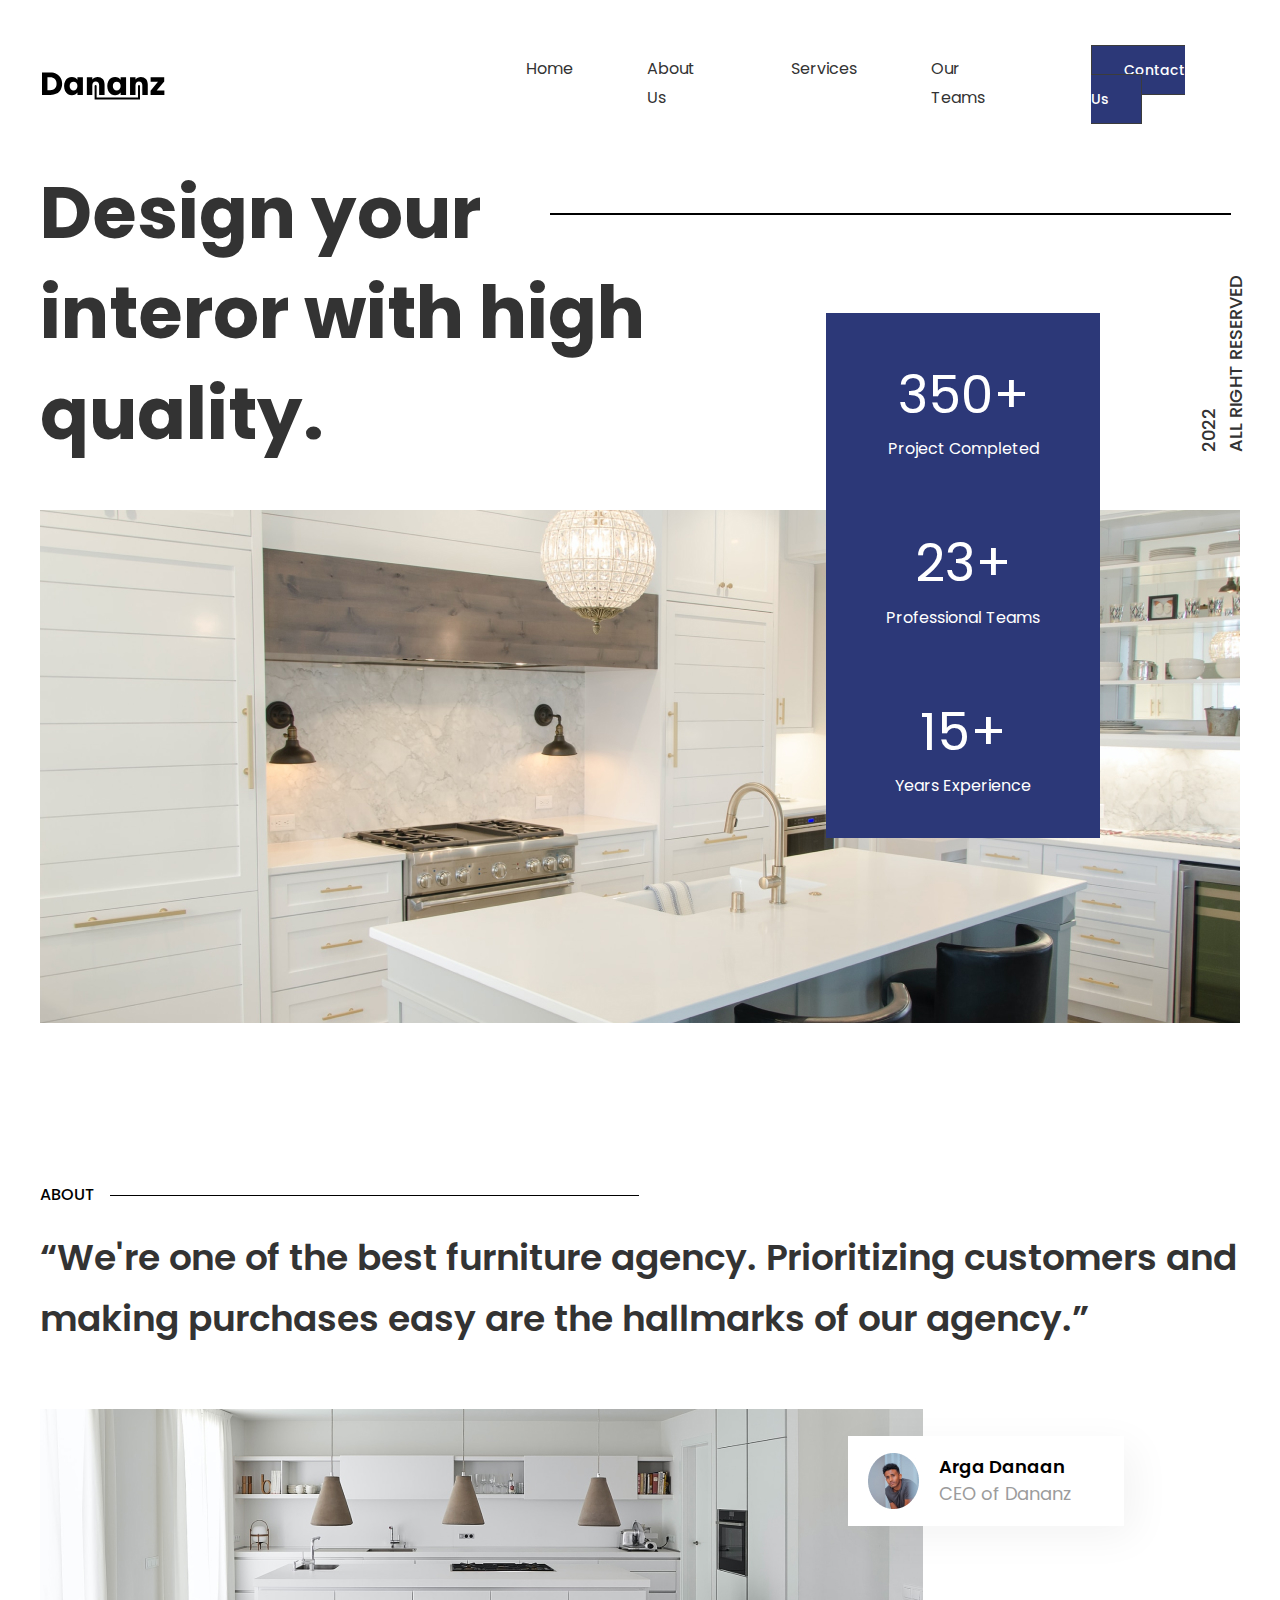
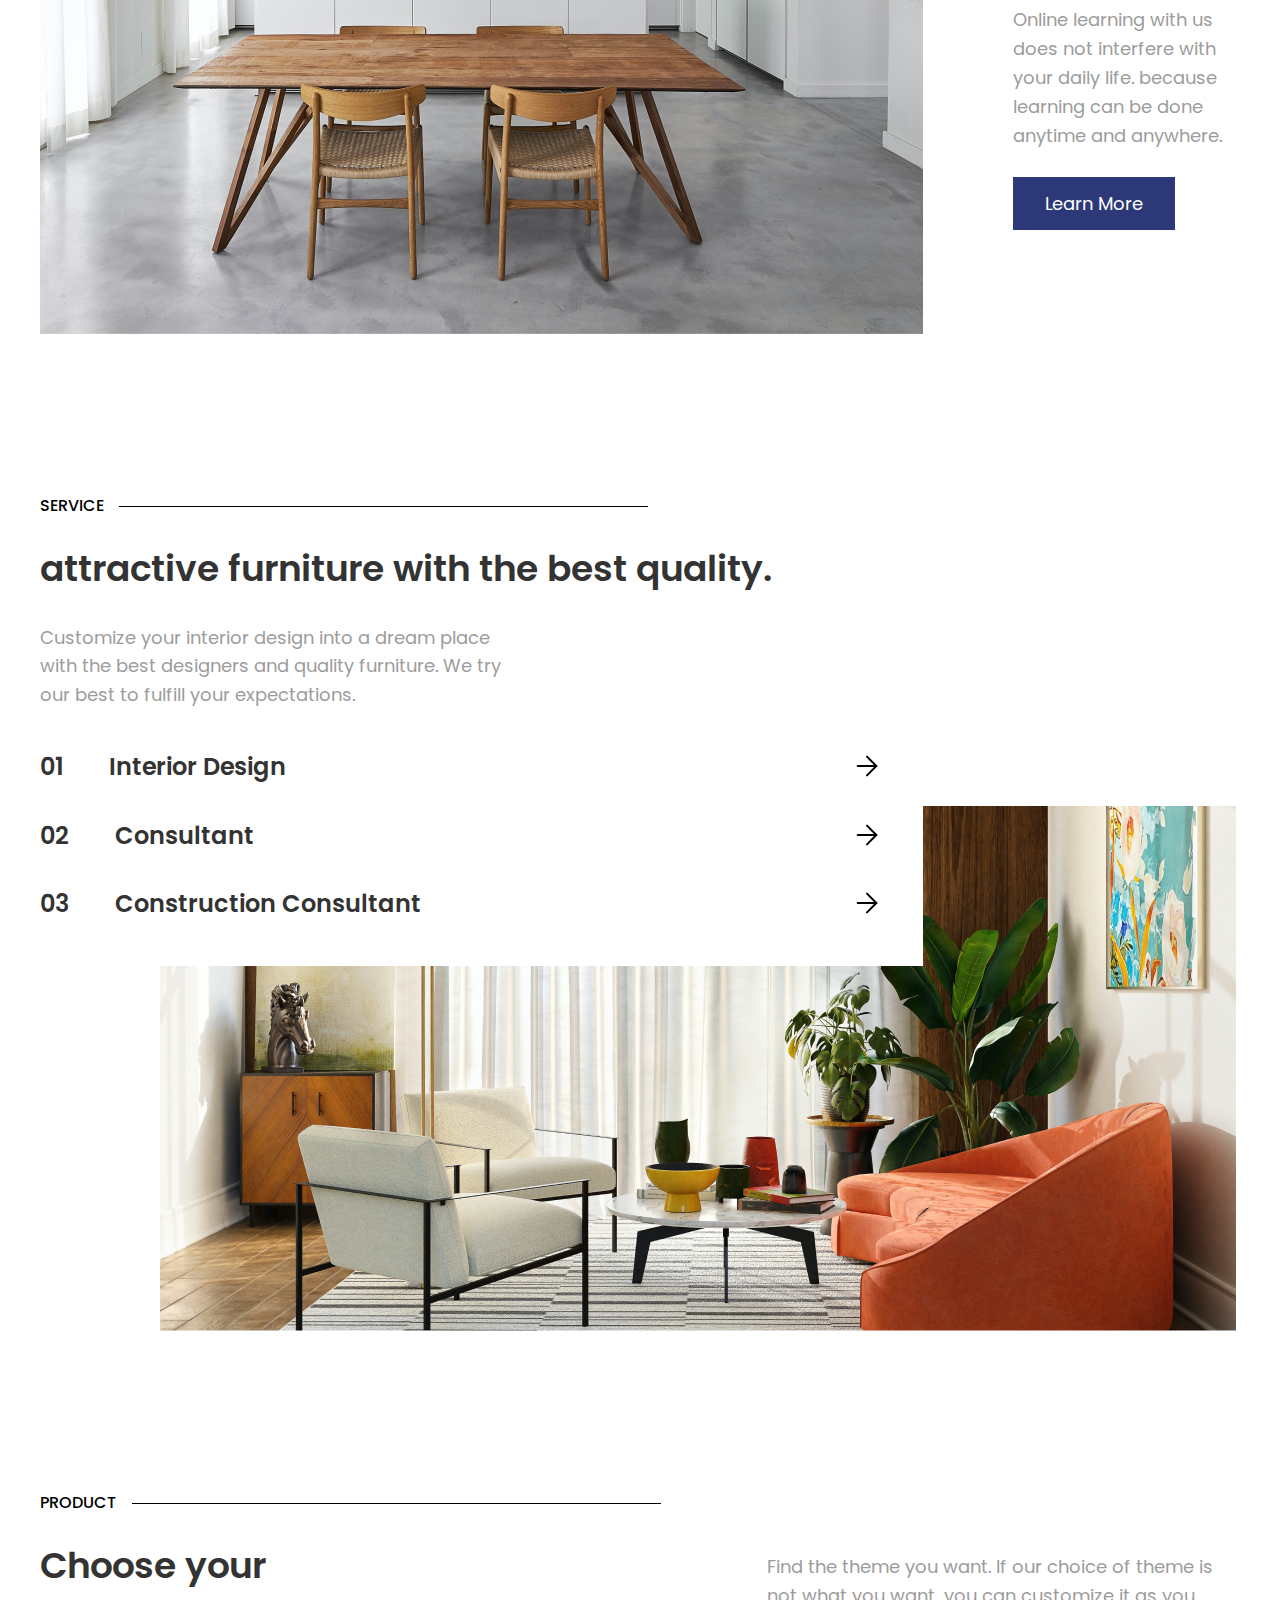
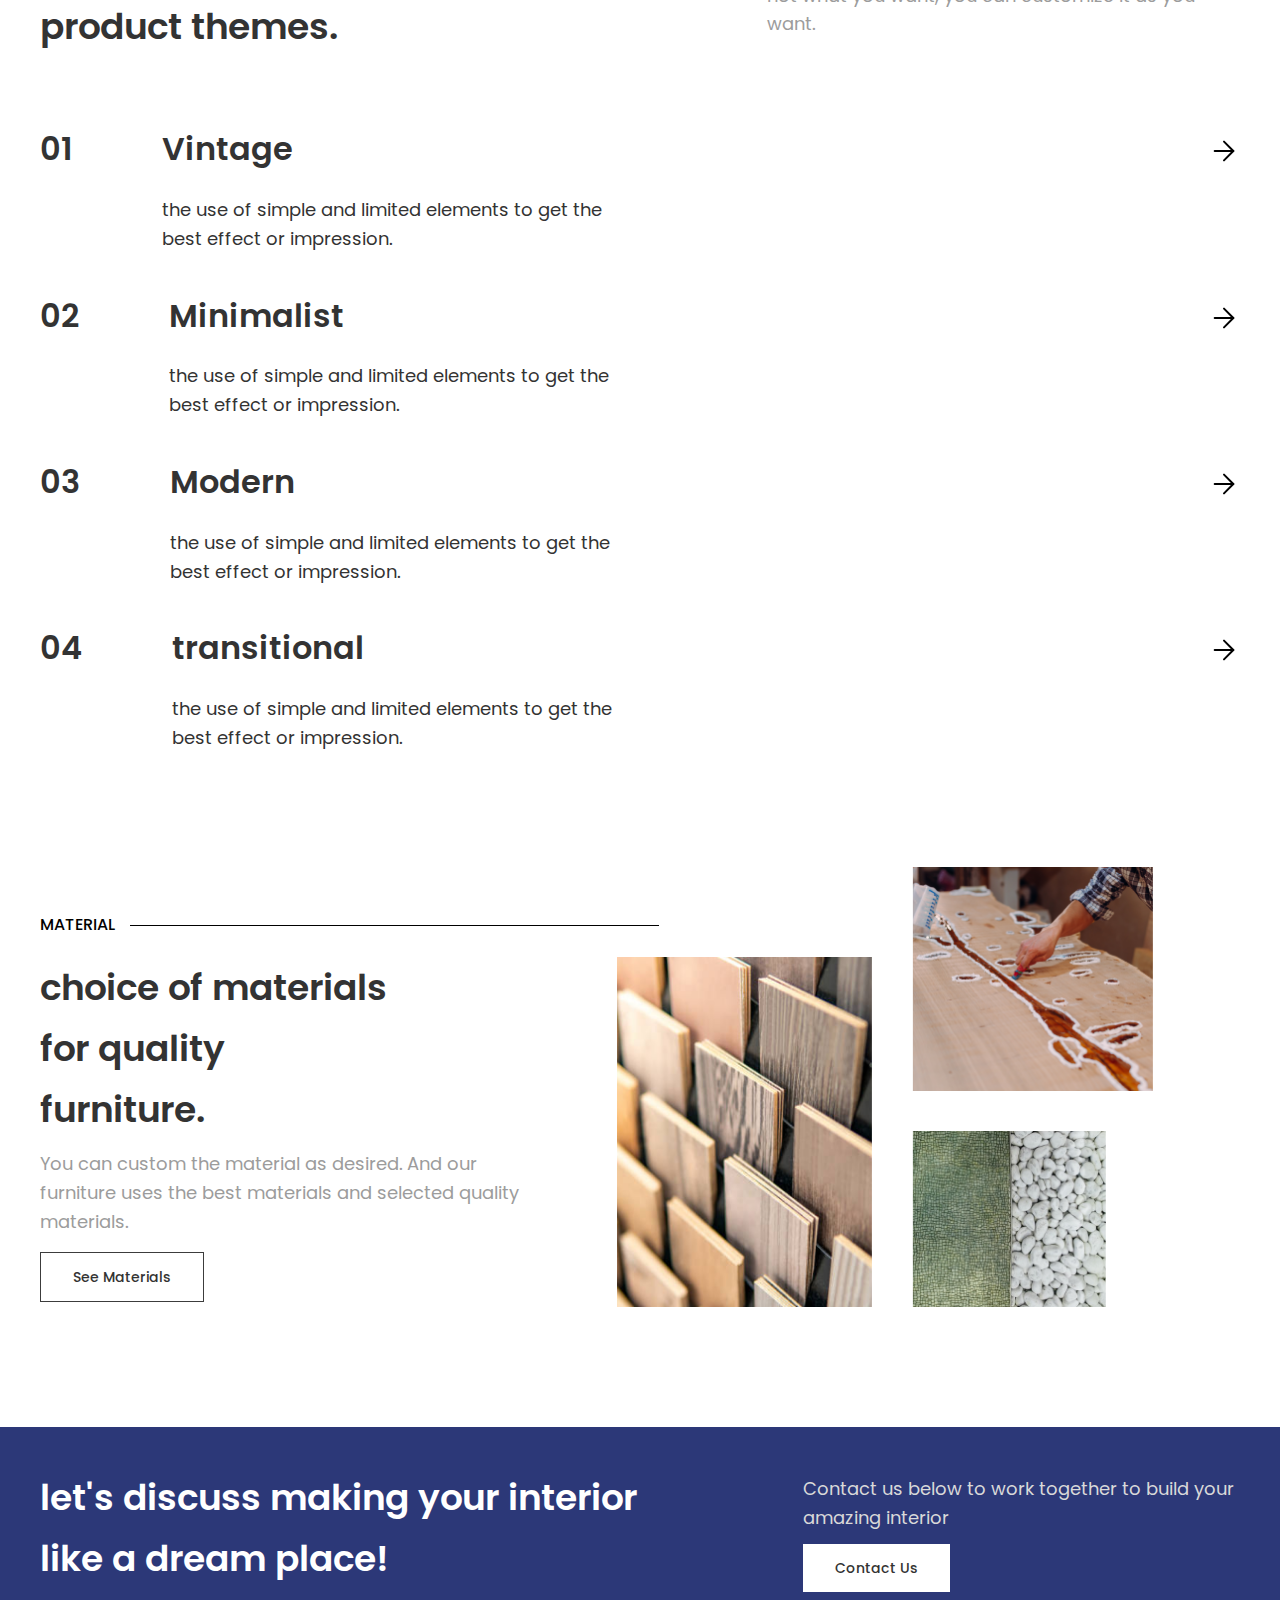
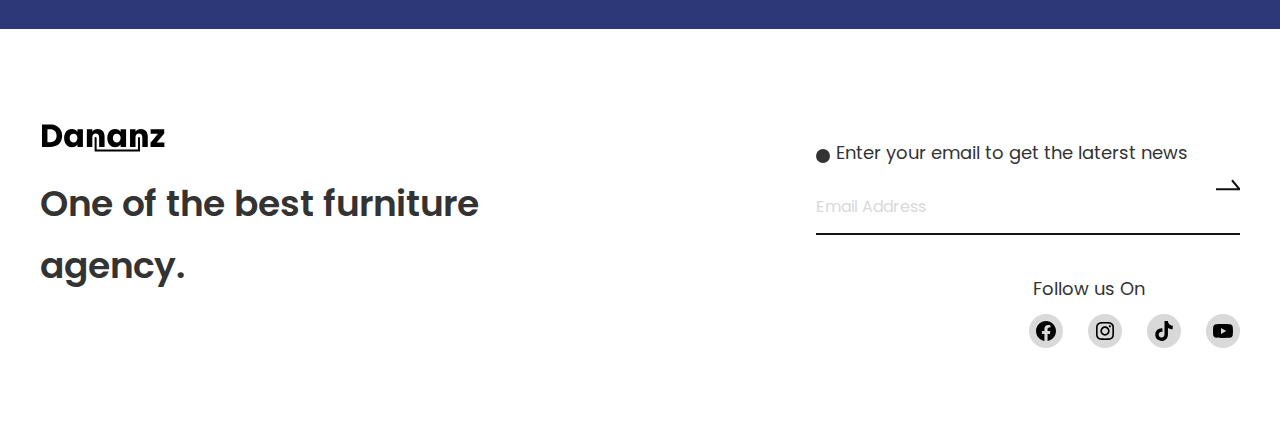
==== index.html @ a33a720f "Add files via upload" ====
<!DOCTYPE html>
<html lang="en">
<head>
  <meta charset="UTF-8">
  <meta http-equiv="X-UA-Compatible" content="IE=edge">
  <meta name="viewport" content="width=device-width, initial-scale=1.0">
  <title>Design</title>
  <link rel="preconnect" href="https://fonts.googleapis.com">
<link rel="preconnect" href="https://fonts.gstatic.com" crossorigin>
<link href="https://fonts.googleapis.com/css2?family=Poppins:wght@400;500;600;700&display=swap" rel="stylesheet">
<link rel="stylesheet" href="./css/reset.css">
<link rel="stylesheet" href="./css/style.css">

</head>
<body>
  <div class="wrapper">
    <header class="header">
      <div class="container">
        <div class="header_nav">
          <div class="header__logo">
            <a href="#" class="header__logo-images">
              <img src="./images/logo.svg" alt="logo" class="header__logo-img">
            </a>
          </div>
          <ul class="header__list">
            <li class="header__list-item">
              <a href="#" class="header__list-link">Home</a>
            </li>
            <li class="header__list-item">
              <a href="About Us.html" class="header__list-link">About Us</a>
            </li>
            <li class="header__list-item">
              <a href="Services.html" class="header__list-link">Services</a>
            </li>
            <li class="header__list-item">
              <a href="Our Teams.html" class="header__list-link">Our Teams</a>
            </li>
          </ul>
          <div class="header__btn">
            <a href="Contact Us.html" class="header__btn-link">Contact Us</a>
          </div>
        </div>
      </div>
    </header>
    <main class="main">
      <section class="design">
        <div class="container">
          <div class="design__wrapper">
            <h1 class="design__title">Design your interor with high quality.</h1>
            <div class="design__block">
              <div class="design__block-number">350+</div>
              <p class="design__block-text">Project Completed</p>
              <div class="design__block-number">23+</div>
              <p class="design__block-text">Professional Teams</p>
              <div class="design__block-number">15+</div>
              <p class="design__block-text">Years Experience</p>
            </div>
            <div class="design__text">2022 <br>
              ALL RIGHT RESERVED</div>
          </div>
          <img src="./images/bg__main.jpg" alt="interior" class="design__img">
        </div>
      </section>
      <section class="about">
        <div class="container">
          <h3 class="about__subtitle">ABOUT</h3>
          <h2 class="about__title">“We're one of the best furniture agency. Prioritizing customers and making purchases easy are the hallmarks of our agency.”</h2>
          <div class="about__wrapper">
            <img src="./images/about.jpg" alt="kitchen" class="about__img">
            <div class="about__info">
              <div class="about__info-block">
                <img src="./images/avatar.jpg" alt="avatar" class="about__info-block-img">
                <div class="about__info-block-wrapper">
                  <h4 class="about__info-block-name">Arga Danaan</h4>
                  <p class="about__info-block-job">CEO of Dananz</p>
                </div>
              </div>
              <p class="about__info-text">Online learning with us does not interfere with your daily life. because learning can be done anytime and anywhere.</p>
              <div class="about__info-btn">
                <a href="Portfolio.html" class="about__info-link">Learn More</a>
              </div>
            </div>
          </div>
        </div>
      </section>
      <section class="service">
        <div class="container">
          <div class="service__wrapper">
            <h3 class="service__subtitle">SERVICE</h3>
            <h2 class="service__title">attractive furniture with the best quality.</h2>
            <p class="service__text">Customize your interior design into a dream place with the best designers and quality furniture. We try our best to fulfill your expectations.</p>
            <ul class="service__list">
              <li class="service__list-item">
                <span class="service__list-number">01</span>
                <a href="Portfolio.html" class="service__list-link">Interior Design</a>
              </li>
              <li class="service__list-item">
                <span class="service__list-number">02</span>
                <a href="Contact Us.html" class="service__list-link">Consultant</a>
              </li>
              <li class="service__list-item">
                <span class="service__list-number">03</span>
                <a href="Contact Us.html" class="service__list-link">Construction Consultant</a>
              </li>
            </ul>
          </div>
          <img src="./images/bg-service.png" alt="room" class="service__img">
        </div>
      </section>
      <section class="product">
        <div class="container">
          <h3 class="product__subtitle">PRODUCT</h3>
          <div class="product__inner">
            <h2 class="product__title">Choose your product themes.</h2>
            <p class="product__text">Find the theme you want. If our choice of theme is not what you want, you can customize it as you want.</p>
          </div>
          <ul class="product__list">
            <li class="product__list-item">
              <div class="product__list-item-number">01</div>
              <div class="product__list-info">
                <h3 class="product__list-info-title">Vintage</h3>
                <p class="product__list-info-text">the use of simple and limited elements to get the best effect or impression.</p>
              </div>
            </li>
            <li class="product__list-item">
              <div class="product__list-item-number">02</div>
              <div class="product__list-info">
                <h3 class="product__list-info-title">Minimalist</h3>
                <p class="product__list-info-text">the use of simple and limited elements to get the best effect or impression.</p>
              </div>
            </li>
            <li class="product__list-item">
              <div class="product__list-item-number">03</div>
              <div class="product__list-info">
                <h3 class="product__list-info-title">Modern</h3>
                <p class="product__list-info-text">the use of simple and limited elements to get the best effect or impression.</p>
              </div>
            </li>
            <li class="product__list-item">
              <div class="product__list-item-number">04</div>
              <div class="product__list-info">
                <h3 class="product__list-info-title">transitional</h3>
                <p class="product__list-info-text">the use of simple and limited elements to get the best effect or impression.</p>
              </div>
            </li>
          </ul>
        </div>
      </section>
      <section class="material">
        <div class="container">
          <h3 class="material__subtitle">MATERIAL</h3>
          <div class="material__inner">
            <div class="material__info">
              <h2 class="material__info-title">choice of materials for quality furniture.</h2>
              <p class="material__info-text">You can custom the material as desired. And our furniture uses the best materials and selected quality materials.</p>
              <div class="material__info-btn">
                <a href="Portfolio.html" class="material__info-link">See Materials</a>
              </div>
            </div>
            <div class="material__image">
              <img src="./images/material-1.png" alt="material" class="material__image-img">
            </div>
            <div class="material__images">
              <img src="./images/material-2.png" alt="material" class="material__images-item-1">
              <img src="./images/material-3.png" alt="material" class="material__images-item-2">
            </div>
          </div>
        </div>
      </section>
    </main>
    <footer class="footer">
      <div class="footer__top">
        <div class="container">
          <div class="footer__top-wrapper">
            <div class="footer__top-title">let's discuss making your interior like a dream place!</div>
            <div class="footer__top-block">
              <p class="footer__top-block-text">Contact us below to work together to build your amazing interior</p>
              <div class="footer__top-block-btn">
                <a href="Contact Us.html" class="footer__top-block-link">Contact Us</a>
              </div>
            </div>
          </div>
        </div>
      </div>
      <div class="footer__bottom">
        <div class="container">
          <div class="footer__bottom-wrapper">
            <div class="footer__bottom-block">
              <a href="#" class="footer__bottom-block-link">
              <img src="./images/logo.svg" alt="logo" class="footer__bottom-block-img">
              </a>
              <div class="footer__bottom-block-title">One of the best furniture agency.</div>
            </div>
            <div class="footer__bottom-inner">
              <form action="" class="footer__bottom-form">
                <label for="" class="footer__bottom-form-label">Enter  your email to get the laterst news
                <input type="email" class="footer__bottom-form-email" placeholder="Email Address" required>

                </label>
                <button type="submit" class="footer__bottom-btn"></button>
              </form>
              <div class="footer__bottom-row"></div>
              <div class="footer__bottom-title">Follow us On</div>
              <ul class="footer__bottom-list">
                <li class="footer__bottom-item">
                  <a href="https://www.facebook.com" class="footer__bottom-link">
                    <img src="./images/fb.svg" alt="facebook" class="footer__bottom-img">
                  </a>
                </li>
                <li class="footer__bottom-item">
                  <a href="https://www.instagram.com" class="footer__bottom-link">
                    <img src="./images/inst.svg" alt="instagram" class="footer__bottom-img">
                  </a>
                </li>
                <li class="footer__bottom-item">
                  <a href="https://www.tiktok.com" class="footer__bottom-link">
                    <img src="./images/tiktok.svg" alt="tiktok" class="footer__bottom-img">
                  </a>
                </li>
                <li class="footer__bottom-item">
                  <a href="https://www.youtube.com" class="footer__bottom-link">
                    <img src="./images/youtube.svg" alt="youtube" class="footer__bottom-img">
                  </a>
                </li>
              </ul>
            </div>
          </div>
        </div>
      </div>
    </footer>
  </div>
</body>
</html>
---- css/style.css ----
html,
body {
  height: 100%;
  font-family: "Poppins", sans-serif;
  font-weight: 400;
  font-size: 18px;
  line-height: 160%;
  color: #333333;
  scroll-behavior: smooth;
}

.wrapper {
  min-height: 100%;
  display: -webkit-box;
  display: -ms-flexbox;
  display: flex;
  -webkit-box-orient: vertical;
  -webkit-box-direction: normal;
      -ms-flex-direction: column;
          flex-direction: column;
}

.main {
  -webkit-box-flex: 1;
      -ms-flex: 1 1 auto;
          flex: 1 1 auto;
  min-height: 300px;
}

.container {
  max-width: 1230px;
  margin: 0 auto;
  padding: 0 15px;
}

.header {
  padding-top: 55px;
  padding-bottom: 50px;
}
.header_nav {
  display: -webkit-box;
  display: -ms-flexbox;
  display: flex;
  -webkit-box-pack: justify;
      -ms-flex-pack: justify;
          justify-content: space-between;
  -webkit-box-align: center;
      -ms-flex-align: center;
          align-items: center;
}
.header__logo {
  margin-right: 360px;
}
.header__logo-img img {
  width: 100%;
}
.header ul {
  display: -webkit-box;
  display: -ms-flexbox;
  display: flex;
}
.header li {
  margin-right: 74px;
  font-size: 16px;
}
.header__list-link {
  -webkit-transition: all 0.3s;
  -o-transition: all 0.3s;
  transition: all 0.3s;
}
.header__list-link:hover {
  border-bottom: 1px solid #000;
}
.header__btn-link {
  font-weight: 500;
  font-size: 14px;
  line-height: 150%;
  background: #2C3878;
  border: 1px solid #3C3C3C;
  padding: 14px 32px;
  color: #fff;
  -webkit-transition: all 0.3s;
  -o-transition: all 0.3s;
  transition: all 0.3s;
}
.header__btn-link:hover {
  border-radius: 8px;
  padding: 10px 26px;
}

.footer__top {
  background: #2C3878;
}
.footer__top-wrapper {
  display: -webkit-box;
  display: -ms-flexbox;
  display: flex;
  -webkit-box-pack: justify;
      -ms-flex-pack: justify;
          justify-content: space-between;
  -webkit-box-align: center;
      -ms-flex-align: center;
          align-items: center;
  padding: 40px 0;
}
.footer__top-title {
  color: #fff;
  font-weight: 600;
  font-size: 36px;
  line-height: 170%;
  max-width: 613px;
  margin-right: 150px;
}
.footer__top-block-text {
  color: #D9D9D9;
  margin-bottom: 20px;
}
.footer__top-block-link {
  color: #333333;
  font-weight: 500;
  font-size: 14px;
  line-height: 150%;
  padding: 14px 32px;
  background-color: #fff;
  -webkit-transition: all 0.5s;
  -o-transition: all 0.5s;
  transition: all 0.5s;
}
.footer__top-block-link:hover {
  padding: 20px 42px;
  border-radius: 8px;
}

.footer__bottom {
  padding: 80px 0;
}
.footer__bottom-wrapper {
  display: -webkit-box;
  display: -ms-flexbox;
  display: flex;
  -webkit-box-pack: justify;
      -ms-flex-pack: justify;
          justify-content: space-between;
}
.footer__bottom-block-img {
  margin-bottom: 10px;
}
.footer__bottom-block-title {
  color: #333333;
  font-weight: 600;
  font-size: 36px;
  line-height: 170%;
  max-width: 481px;
}
.footer__bottom-form-label {
  position: relative;
  padding-left: 20px;
  color: #333333;
}
.footer__bottom-form-label::before {
  position: absolute;
  top: 10%;
  bottom: 0;
  left: 0px;
  content: "";
  width: 14px;
  height: 14px;
  background: #333333;
  border-radius: 50%;
  margin-right: 20px;
}
.footer__bottom-form {
  margin-top: 30px;
  display: -webkit-box;
  display: -ms-flexbox;
  display: flex;
  -webkit-box-align: center;
      -ms-flex-align: center;
          align-items: center;
}
.footer__bottom-form-email {
  margin-left: -20px;
  margin-top: 30px;
  display: block;
  padding-bottom: 15px;
  max-width: 440px;
  width: 100%;
}
.footer__bottom-form-email::-webkit-input-placeholder {
  color: #D9D9D9;
  font-weight: 400;
  font-size: 16px;
  line-height: 160%;
}
.footer__bottom-form-email::-moz-placeholder {
  color: #D9D9D9;
  font-weight: 400;
  font-size: 16px;
  line-height: 160%;
}
.footer__bottom-form-email:-ms-input-placeholder {
  color: #D9D9D9;
  font-weight: 400;
  font-size: 16px;
  line-height: 160%;
}
.footer__bottom-form-email::-ms-input-placeholder {
  color: #D9D9D9;
  font-weight: 400;
  font-size: 16px;
  line-height: 160%;
}
.footer__bottom-form-email::placeholder {
  color: #D9D9D9;
  font-weight: 400;
  font-size: 16px;
  line-height: 160%;
}
.footer__bottom-btn {
  margin-left: 28px;
  background: url(../images/arrow-right.svg) no-repeat;
  width: 24px;
  height: 15px;
}
.footer__bottom-row {
  border: 1px solid #141414;
  margin-bottom: 40px;
}
.footer__bottom-title {
  margin-bottom: 10px;
  text-align: end;
  margin-right: 95px;
}
.footer__bottom ul {
  display: -webkit-box;
  display: -ms-flexbox;
  display: flex;
  -webkit-box-pack: end;
      -ms-flex-pack: end;
          justify-content: flex-end;
  -webkit-box-align: center;
      -ms-flex-align: center;
          align-items: center;
}
.footer__bottom li {
  margin-right: 25px;
}
.footer__bottom li:last-child {
  margin-right: 0;
}
.footer__bottom li img {
  background: #D9D9D9;
  border: 5px solid #D9D9D9;
  border-radius: 50%;
  -webkit-transition: all 0.2s;
  -o-transition: all 0.2s;
  transition: all 0.2s;
}
.footer__bottom li img:hover {
  border: 10px solid #D9D9D9;
}

.design {
  margin-bottom: 160px;
}
.design__wrapper {
  display: -webkit-box;
  display: -ms-flexbox;
  display: flex;
  -webkit-box-pack: justify;
      -ms-flex-pack: justify;
          justify-content: space-between;
  position: relative;
}
.design__title {
  position: relative;
  font-weight: 700;
  font-size: 72px;
  line-height: 140%;
  max-width: 681px;
  margin-bottom: 45px;
  margin-right: 10px;
}
.design__title::after {
  position: absolute;
  top: 50px;
  left: 500px;
  content: "";
  height: 2px;
  width: 100%;
  max-width: 683px;
  background-color: #000;
  margin-left: 10px;
}
.design__block {
  position: absolute;
  top: 150px;
  right: 140px;
  padding: 40px 60px;
  background: #2C3878;
  display: -webkit-box;
  display: -ms-flexbox;
  display: flex;
  -webkit-box-orient: vertical;
  -webkit-box-direction: normal;
      -ms-flex-direction: column;
          flex-direction: column;
  -webkit-box-align: center;
      -ms-flex-align: center;
          align-items: center;
  z-index: 2;
  padding-bottom: -116px;
  max-height: 525px;
}
.design__block-number {
  font-size: 52px;
  color: #fff;
  line-height: 160%;
}
.design__block-text {
  font-size: 16px;
  line-height: 160%;
  color: #fff;
  margin-bottom: 60px;
}
.design__block-text:last-child {
  margin-bottom: 0;
}
.design__img img {
  max-height: 513px;
  width: 100%;
}
.design__text {
  position: absolute;
  bottom: 120px;
  right: -70px;
  font-weight: 500;
  font-size: 18px;
  line-height: 150%;
  -webkit-transform: rotate(-90deg);
      -ms-transform: rotate(-90deg);
          transform: rotate(-90deg);
}

.about {
  margin-bottom: 160px;
}
.about__subtitle {
  position: relative;
  color: #000000;
  font-weight: 500;
  font-size: 16px;
  line-height: 150%;
  margin-bottom: 20px;
  margin-right: 15px;
}
.about__subtitle::after {
  position: absolute;
  top: 50%;
  content: "";
  max-width: 529px;
  width: 100%;
  height: 1px;
  background-color: #000;
  margin-left: 15px;
}
.about__title {
  font-weight: 600;
  font-size: 36px;
  line-height: 170%;
  margin-bottom: 60px;
}
.about__wrapper {
  display: -webkit-box;
  display: -ms-flexbox;
  display: flex;
}
.about__img {
  max-width: 883px;
  width: 100%;
  height: 100%;
}
.about__info {
  margin-left: 90px;
}
.about__info-block {
  margin-top: 27px;
  background-color: #fff;
  z-index: 6;
  margin-left: -165px;
  display: -webkit-box;
  display: -ms-flexbox;
  display: flex;
  -webkit-box-align: center;
      -ms-flex-align: center;
          align-items: center;
  padding: 17px 20px;
  -webkit-box-shadow: 10px 10px 40px rgba(0, 0, 0, 0.05);
          box-shadow: 10px 10px 40px rgba(0, 0, 0, 0.05);
  margin-bottom: 80px;
  max-width: 276px;
  margin-right: 20px;
}
.about__info-block-img {
  margin-right: 20px;
}
.about__info-block-img img {
  width: 100%;
}
.about__info-block-name {
  font-weight: 600;
  font-size: 18px;
  line-height: 140%;
  color: #000000;
}
.about__info-block-job {
  color: #9C9C9C;
}
.about__info-text {
  color: #9C9C9C;
  margin-bottom: 40px;
  max-width: 223px;
}
.about__info-link {
  color: #FFFFFF;
  background: #2C3878;
  padding: 14px 32px;
  -webkit-transition: all 0.3s;
  -o-transition: all 0.3s;
  transition: all 0.3s;
}
.about__info-link:hover {
  padding: 20px 42px;
  border-radius: 8px;
}

.service {
  margin-bottom: 160px;
}
.service__wrapper {
  position: relative;
  max-width: 883px;
  background-color: #fff;
  z-index: 3;
  padding-bottom: 10px;
}
.service__subtitle {
  position: relative;
  color: #000000;
  font-weight: 500;
  font-size: 16px;
  line-height: 150%;
  margin-bottom: 20px;
  margin-right: 15px;
}
.service__subtitle::after {
  position: absolute;
  top: 50%;
  content: "";
  max-width: 529px;
  width: 100%;
  height: 1px;
  background-color: #000;
  margin-left: 15px;
}
.service__title {
  font-weight: 600;
  font-size: 36px;
  line-height: 170%;
  margin-bottom: 24px;
}
.service__text {
  color: #9C9C9C;
  margin-bottom: 40px;
  max-width: 471px;
}
.service li {
  cursor: pointer;
  position: relative;
  font-weight: 600;
  font-size: 24px;
  line-height: 140%;
  margin-bottom: 35px;
  -webkit-transition: all 0.5s;
  -o-transition: all 0.5s;
  transition: all 0.5s;
}
.service li:hover {
  background-color: rgb(219, 203, 126);
  border-radius: 8px;
  padding: 20px;
}
.service li:hover::after {
  -webkit-transform: scale(1.2);
      -ms-transform: scale(1.2);
          transform: scale(1.2);
  top: 20px;
}
.service li::after {
  position: absolute;
  top: 0;
  right: 40px;
  content: "";
  background: url(../images/arrow.svg) no-repeat;
  width: 32px;
  height: 32px;
  cursor: pointer;
}
.service span {
  margin-right: 40px;
}
.service img {
  margin-top: -160px;
  width: 1076px;
  margin-left: 120px;
}

.product {
  margin-bottom: 160px;
}
.product__subtitle {
  position: relative;
  color: #000000;
  font-weight: 500;
  font-size: 16px;
  line-height: 150%;
  margin-bottom: 20px;
  margin-right: 15px;
}
.product__subtitle::after {
  position: absolute;
  top: 50%;
  content: "";
  max-width: 529px;
  width: 100%;
  height: 1px;
  background-color: #000;
  margin-left: 15px;
}
.product__inner {
  display: -webkit-box;
  display: -ms-flexbox;
  display: flex;
  -webkit-box-pack: justify;
      -ms-flex-pack: justify;
          justify-content: space-between;
  -webkit-box-align: center;
      -ms-flex-align: center;
          align-items: center;
  margin-bottom: 70px;
}
.product__title {
  font-weight: 600;
  font-size: 36px;
  line-height: 170%;
  max-width: 337px;
}
.product__text {
  color: #9C9C9C;
  max-width: 473px;
}
.product li {
  cursor: pointer;
  position: relative;
  display: -webkit-box;
  display: -ms-flexbox;
  display: flex;
  font-weight: 600;
  font-size: 32px;
  line-height: 140%;
  margin-bottom: 40px;
  -webkit-transition: all 0.5s;
  -o-transition: all 0.5s;
  transition: all 0.5s;
}
.product li:hover {
  background-color: rgb(219, 203, 126);
  border-radius: 8px;
  padding: 10px;
}
.product li:hover::after {
  -webkit-transform: scale(1.2);
      -ms-transform: scale(1.2);
          transform: scale(1.2);
  top: 20px;
}
.product li::after {
  position: absolute;
  top: 8px;
  right: 0;
  content: "";
  background: url(../images/arrow.svg) no-repeat;
  width: 32px;
  height: 32px;
  cursor: pointer;
}
.product li p {
  margin-top: 24px;
  font-weight: 400;
  font-size: 18px;
  line-height: 160%;
  max-width: 469px;
}
.product__list-info {
  margin-left: 90px;
}

.material {
  margin-bottom: 120px;
}
.material__subtitle {
  position: relative;
  color: #000000;
  font-weight: 500;
  font-size: 16px;
  line-height: 150%;
  margin-bottom: 20px;
  margin-right: 15px;
}
.material__subtitle::after {
  position: absolute;
  top: 50%;
  content: "";
  max-width: 529px;
  width: 100%;
  height: 1px;
  background-color: #000;
  margin-left: 15px;
}
.material__inner {
  display: -webkit-box;
  display: -ms-flexbox;
  display: flex;
}
.material__info {
  max-width: 497px;
}
.material__info-title {
  font-weight: 600;
  font-size: 36px;
  line-height: 170%;
  margin-bottom: 10px;
  max-width: 348px;
}
.material__info-text {
  color: #9C9C9C;
  margin-bottom: 25px;
}
.material__info-link {
  font-weight: 500;
  font-size: 14px;
  line-height: 150%;
  padding: 14px 32px;
  border: 1px solid #3C3C3C;
  -webkit-transition: all 0.5s;
  -o-transition: all 0.5s;
  transition: all 0.5s;
}
.material__info-link:hover {
  background-color: #000;
  color: #fff;
}
.material__image {
  margin-left: 80px;
  margin-right: 40px;
  max-width: 341.84px;
  max-height: 392px;
}
.material__image img {
  width: 100%;
  height: 100%;
  -webkit-transition: all 0.3s;
  -o-transition: all 0.3s;
  transition: all 0.3s;
}
.material__image img:hover {
  -webkit-transform: scale(1.2);
      -ms-transform: scale(1.2);
          transform: scale(1.2);
}
.material__images {
  margin-top: -90px;
}
.material__images img {
  width: 100%;
  -webkit-transition: all 0.3s;
  -o-transition: all 0.3s;
  transition: all 0.3s;
}
.material__images img:hover {
  -webkit-transform: scale(1.2);
      -ms-transform: scale(1.2);
          transform: scale(1.2);
}
.material__images-item-1 {
  margin-bottom: 40px;
  max-width: 241px;
  max-height: 225px;
}
.material__images-item-2 {
  max-width: 194px;
  max-height: 178px;
}

.about-about {
  margin-bottom: 100px;
}
.about-about h1 {
  font-weight: 700;
  font-size: 56px;
  line-height: 140%;
  color: #000000;
  text-align: center;
  margin-bottom: 36px;
}
.about-about-text {
  text-align: center;
  max-width: 582px;
  margin: 0 auto;
  margin-bottom: 85px;
}
.about-about img {
  width: 100%;
  -o-object-fit: cover;
     object-fit: cover;
}

.achievement__subtitle {
  position: relative;
  color: #000000;
  font-weight: 500;
  font-size: 16px;
  line-height: 150%;
  margin-bottom: 20px;
  margin-right: 15px;
}
.achievement__subtitle::after {
  position: absolute;
  top: 50%;
  content: "";
  max-width: 529px;
  width: 100%;
  height: 1px;
  background-color: #000;
  margin-left: 15px;
}
.achievement__title {
  font-weight: 600;
  font-size: 36px;
  line-height: 170%;
  margin-bottom: 55px;
}
.achievement__wrapper {
  display: -webkit-box;
  display: -ms-flexbox;
  display: flex;
  -webkit-box-pack: justify;
      -ms-flex-pack: justify;
          justify-content: space-between;
  -webkit-box-align: center;
      -ms-flex-align: center;
          align-items: center;
}
.achievement-img {
  width: 100%;
  margin-right: 60px;
}
.achievement__block {
  padding: 5px 60px;
  background: #2C3878;
  text-align: center;
}
.achievement__block-number {
  margin-top: 10px;
  margin: 10 60px;
  font-weight: 400;
  font-size: 52px;
  line-height: 160%;
  color: #FFFFFF;
}
.achievement__block-text {
  font-weight: 400;
  font-size: 16px;
  line-height: 160%;
  color: #FFFFFF;
  margin-bottom: 55px;
}
.achievement__block-text:last-child {
  margin-bottom: 0;
}

.choose {
  margin-top: 100px;
  margin-bottom: 120px;
}
.choose__subtitle {
  position: relative;
  color: #000000;
  font-weight: 500;
  font-size: 16px;
  line-height: 150%;
  margin-bottom: 20px;
  margin-right: 15px;
}
.choose__subtitle::after {
  position: absolute;
  top: 50%;
  content: "";
  max-width: 529px;
  width: 100%;
  height: 1px;
  background-color: #000;
  margin-left: 15px;
}
.choose__title {
  font-weight: 600;
  font-size: 36px;
  line-height: 170%;
  color: #333333;
  margin-bottom: 25px;
}
.choose__text {
  color: #9C9C9C;
  max-width: 471px;
  margin-bottom: 40px;
}
.choose__wrapper {
  display: -webkit-box;
  display: -ms-flexbox;
  display: flex;
  -webkit-box-pack: justify;
      -ms-flex-pack: justify;
          justify-content: space-between;
  -webkit-box-align: center;
      -ms-flex-align: center;
          align-items: center;
}
.choose__wrapper-item {
  -webkit-box-shadow: 0px 0px 5px 1px rgba(0, 0, 0, 0.1);
          box-shadow: 0px 0px 5px 1px rgba(0, 0, 0, 0.1);
  text-align: center;
  padding-top: 20px;
  margin-right: 18px;
  -webkit-transition: all 0.3s;
  -o-transition: all 0.3s;
  transition: all 0.3s;
}
.choose__wrapper-item:hover {
  -webkit-box-shadow: 0px 0px 10px 5px rgba(0, 0, 0, 0.1);
          box-shadow: 0px 0px 10px 5px rgba(0, 0, 0, 0.1);
}
.choose__wrapper-item:last-child {
  margin-right: 0;
}
.choose__wrapper-item img {
  width: 100%;
  max-width: 63px;
  max-height: 63px;
}
.choose__wrapper-item div {
  margin: 20px 0;
  font-weight: 600;
  font-size: 24px;
  line-height: 140%;
  color: #333333;
}
.choose__wrapper-item p {
  color: #9C9C9C;
  margin: 0 25px 20px 25px;
}

.services-services {
  margin-bottom: 100px;
}
.services-services__title {
  font-weight: 700;
  font-size: 56px;
  line-height: 140%;
  margin-bottom: 36px;
  text-align: center;
}
.services-services__text {
  text-align: center;
  max-width: 518px;
  margin: 0 auto;
  margin-bottom: 60px;
}
.services-services img {
  width: 100%;
}

.achievement-achievement {
  margin-bottom: 100px;
}
.achievement-achievement__img {
  width: 100%;
  margin-right: 120px;
}
.achievement-achievement__subtitle {
  position: relative;
  color: #000000;
  font-weight: 500;
  font-size: 16px;
  line-height: 150%;
  margin-bottom: 40px;
  margin-right: 15px;
}
.achievement-achievement__subtitle::after {
  position: absolute;
  top: 50%;
  content: "";
  max-width: 529px;
  width: 100%;
  height: 1px;
  background-color: #000;
  margin-left: 15px;
}
.achievement-achievement__block {
  display: -webkit-box;
  display: -ms-flexbox;
  display: flex;
  -webkit-box-pack: justify;
      -ms-flex-pack: justify;
          justify-content: space-between;
  -webkit-box-align: center;
      -ms-flex-align: center;
          align-items: center;
  margin-bottom: 40px;
}
.achievement-achievement__title {
  font-weight: 600;
  font-size: 24px;
  line-height: 140%;
  margin-bottom: 20px;
}
.achievement-achievement__text {
  color: #9C9C9C;
}

.teams {
  margin-bottom: 100px;
}
.teams__title {
  font-weight: 700;
  font-size: 56px;
  line-height: 140%;
  margin-bottom: 36px;
  text-align: center;
}
.teams__text {
  text-align: center;
  margin: 0 auto;
  margin-bottom: 55px;
}
.teams__img {
  max-width: 100%;
  -o-object-fit: cover;
     object-fit: cover;
}

.person {
  margin-bottom: 100px;
}
.person__subtitle {
  position: relative;
  color: #000000;
  font-weight: 500;
  font-size: 16px;
  line-height: 150%;
  margin-bottom: 20px;
  margin-right: 15px;
}
.person__subtitle::after {
  position: absolute;
  top: 50%;
  content: "";
  max-width: 529px;
  width: 100%;
  height: 1px;
  background-color: #000;
  margin-left: 15px;
}
.person__title {
  font-weight: 600;
  font-size: 36px;
  line-height: 170%;
  color: #333333;
  margin-bottom: 24px;
}
.person__text {
  color: #9C9C9C;
  margin-bottom: 80px;
}
.person__wrapper {
  display: grid;
  grid-template: 1fr 1fr/1fr 1fr 1fr 1fr;
  gap: 24px;
}
.person__item {
  position: relative;
  max-width: 282px;
  height: 400px;
  background: #2C3878;
  -webkit-transition: all 0.3s;
  -o-transition: all 0.3s;
  transition: all 0.3s;
  cursor: pointer;
}
.person__item:hover {
  background: #4a62ef;
}
.person__item-img {
  position: absolute;
  bottom: 0;
  max-width: 100%;
  -o-object-fit: cover;
     object-fit: cover;
  z-index: 2;
}
.person__item-block {
  max-width: 258px;
  max-height: 96px;
  z-index: 3;
  position: absolute;
  bottom: 12px;
  left: 12px;
  right: 12px;
  background-color: #fff;
}
.person__item-block-name {
  font-weight: 600;
  font-size: 24px;
  line-height: 140%;
  color: #333333;
}
.person__item-block-job {
  color: #9C9C9C;
}

.contact {
  margin-bottom: 100px;
}
.contact__title {
  font-weight: 700;
  font-size: 56px;
  line-height: 140%;
  text-align: center;
  margin-bottom: 40px;
}
.contact__text {
  text-align: center;
  max-width: 518px;
  margin: 0 auto;
  margin-bottom: 50px;
}
.contact__form {
  display: -webkit-box;
  display: -ms-flexbox;
  display: flex;
  -webkit-box-pack: center;
      -ms-flex-pack: center;
          justify-content: center;
  -webkit-box-align: center;
      -ms-flex-align: center;
          align-items: center;
  -webkit-box-orient: vertical;
  -webkit-box-direction: normal;
      -ms-flex-direction: column;
          flex-direction: column;
}
.contact label {
  font-weight: 500;
  font-size: 18px;
  line-height: 150%;
  color: #333333;
  margin-bottom: 10px;
}
.contact input {
  display: block;
}
.contact__form-row {
  display: -webkit-box;
  display: -ms-flexbox;
  display: flex;
}
.contact ::-webkit-input-placeholder {
  font-weight: 400;
  font-size: 16px;
  line-height: 160%;
  color: #9C9C9C;
}
.contact ::-moz-placeholder {
  font-weight: 400;
  font-size: 16px;
  line-height: 160%;
  color: #9C9C9C;
}
.contact :-ms-input-placeholder {
  font-weight: 400;
  font-size: 16px;
  line-height: 160%;
  color: #9C9C9C;
}
.contact ::-ms-input-placeholder {
  font-weight: 400;
  font-size: 16px;
  line-height: 160%;
  color: #9C9C9C;
}
.contact ::placeholder {
  font-weight: 400;
  font-size: 16px;
  line-height: 160%;
  color: #9C9C9C;
}
.contact__form-input-first, .contact__form-input-last {
  border: 1px solid #9C9C9C;
  width: 413px;
  padding: 18px 32px;
  margin-right: 14px;
  margin-bottom: 20px;
}
.contact__form-input-email, .contact__form-input-phone {
  border: 1px solid #9C9C9C;
  padding: 18px 32px;
  margin-bottom: 20px;
  width: 840px;
}
.contact__form-textarea {
  display: block;
  border: 1px solid #9C9C9C;
  width: 840px;
  max-height: 180px;
  margin-bottom: 40px;
}
.contact__form-btn {
  background: #2C3878;
  border: 1px solid #3C3C3C;
  font-weight: 500;
  font-size: 14px;
  line-height: 150%;
  color: #FFFFFF;
  padding: 14px 32px;
}
.contact__form-btn:hover {
  border-radius: 8px;
  padding: 10px 26px;
  -webkit-transition: all 0.6s;
  -o-transition: all 0.6s;
  transition: all 0.6s;
}

.loaction {
  margin-bottom: 100px;
}
.loaction__subtitle {
  position: relative;
  color: #000000;
  font-weight: 500;
  font-size: 16px;
  line-height: 150%;
  margin-bottom: 20px;
  margin-right: 15px;
}
.loaction__subtitle::after {
  position: absolute;
  top: 50%;
  content: "";
  max-width: 529px;
  width: 100%;
  height: 1px;
  background-color: #000;
  margin-left: 15px;
}
.loaction__wrapper {
  display: -webkit-box;
  display: -ms-flexbox;
  display: flex;
  -webkit-box-pack: justify;
      -ms-flex-pack: justify;
          justify-content: space-between;
}
.loaction__info {
  margin-right: 190px;
}
.loaction__info-title {
  font-weight: 600;
  font-size: 36px;
  line-height: 170%;
  color: #333333;
  margin-bottom: 24px;
}
.loaction__info-text {
  color: #9C9C9C;
  margin-bottom: 10px;
}
.loaction__info-subtitle {
  font-weight: 600;
  font-size: 24px;
  line-height: 140%;
  color: #333333;
  margin-bottom: 10px;
  margin-top: 30px;
}
.loaction__info-link {
  font-weight: 400;
  font-size: 18px;
  line-height: 160%;
  color: #9C9C9C;
  -webkit-transition: all 0.3s;
  -o-transition: all 0.3s;
  transition: all 0.3s;
}
.loaction__info-link:hover {
  color: #1a24eb;
}
.loaction__block-title {
  font-weight: 600;
  font-size: 24px;
  line-height: 140%;
  color: #333333;
  margin-bottom: 30px;
}
.loaction__block-text {
  color: #9C9C9C;
  max-width: 334px;
}
.loaction__block-block {
  margin-bottom: 40px;
}
.loaction__block-block:last-child {
  margin-bottom: 0;
}
.loaction__block {
  margin-right: 60px;
}
.loaction__block:last-child {
  margin-right: 0;
}

.portfolio {
  margin-bottom: 100px;
}
.portfolio__title {
  font-weight: 700;
  font-size: 56px;
  line-height: 140%;
  text-align: center;
  margin-bottom: 36px;
}
.portfolio__text {
  text-align: center;
  margin: 0 auto;
  margin-bottom: 60px;
}
.portfolio__img {
  max-width: 100%;
}

.room {
  margin-bottom: 160px;
}
.room__subtitle {
  position: relative;
  color: #000000;
  font-weight: 500;
  font-size: 16px;
  line-height: 150%;
  margin-bottom: 20px;
  margin-right: 15px;
}
.room__subtitle::after {
  position: absolute;
  top: 50%;
  content: "";
  max-width: 529px;
  width: 100%;
  height: 1px;
  background-color: #000;
  margin-left: 15px;
}
.room__wrapper {
  display: -webkit-box;
  display: -ms-flexbox;
  display: flex;
  margin-bottom: 40px;
}
.room__img {
  max-width: 883px;
  width: 100%;
  height: 100%;
}
.room__info {
  margin-left: 90px;
}
.room__info-block {
  margin-top: 27px;
  background-color: #fff;
  z-index: 6;
  margin-left: -165px;
  display: -webkit-box;
  display: -ms-flexbox;
  display: flex;
  -webkit-box-align: center;
      -ms-flex-align: center;
          align-items: center;
  padding: 17px 20px;
  -webkit-box-shadow: 10px 10px 40px rgba(0, 0, 0, 0.05);
          box-shadow: 10px 10px 40px rgba(0, 0, 0, 0.05);
  margin-bottom: 40px;
  max-width: 276px;
  margin-right: 20px;
}
.room__info-block-img {
  margin-right: 20px;
}
.room__info-block-img img {
  max-width: 100%;
}
.room__info-block-name {
  font-weight: 600;
  font-size: 18px;
  line-height: 140%;
  color: #000000;
}
.room__info-block-job {
  color: #9C9C9C;
}
.room__info-text {
  color: #9C9C9C;
  margin-bottom: 40px;
  max-width: 223px;
}
.room__info-link {
  color: #FFFFFF;
  background: #2C3878;
  padding: 14px 32px;
  -webkit-transition: all 0.3s;
  -o-transition: all 0.3s;
  transition: all 0.3s;
}
.room__info-link:hover {
  padding: 20px 42px;
  border-radius: 8px;
}
.room__info-2 {
  margin-right: 90px;
}
.room__info-block-2 {
  position: absolute;
  margin-top: 27px;
  left: 250px;
  background-color: #fff;
  z-index: 6;
  display: -webkit-box;
  display: -ms-flexbox;
  display: flex;
  -webkit-box-align: center;
      -ms-flex-align: center;
          align-items: center;
  padding: 17px 20px;
  -webkit-box-shadow: 10px 10px 40px rgba(0, 0, 0, 0.05);
          box-shadow: 10px 10px 40px rgba(0, 0, 0, 0.05);
  margin-bottom: 40px;
  width: 276px;
}
.room__info-block-name-2 {
  font-weight: 600;
  font-size: 18px;
  line-height: 140%;
  color: #000000;
}
.room__info-block-job-2 {
  color: #9C9C9C;
}
.room__info-text-2 {
  color: #9C9C9C;
  margin-bottom: 40px;
  max-width: 223px;
}
.room__info-title {
  font-weight: 600;
  font-size: 24px;
  line-height: 140%;
  color: #333333;
  margin-bottom: 20px;
}
.room__info-title-2 {
  font-weight: 600;
  font-size: 24px;
  line-height: 140%;
  color: #333333;
  margin-bottom: 20px;
  margin-top: 160px;
}
.room__info-link-2 {
  color: #FFFFFF;
  background: #2C3878;
  padding: 14px 32px;
  -webkit-transition: all 0.3s;
  -o-transition: all 0.3s;
  transition: all 0.3s;
}
.room__info-link-2:hover {
  padding: 20px 42px;
  border-radius: 8px;
}

.minimalist {
  margin-bottom: 100px;
}
.minimalist__title {
  font-weight: 700;
  font-size: 56px;
  line-height: 140%;
  margin-bottom: 40px;
  text-align: center;
}
.minimalist__text {
  text-align: center;
  margin: 0 auto;
  max-width: 518px;
  margin-bottom: 50px;
}
.minimalist img {
  max-width: 100%;
  -o-object-fit: cover;
     object-fit: cover;
}
.minimalist__wrapper {
  margin-top: 100px;
  display: -webkit-box;
  display: -ms-flexbox;
  display: flex;
  -webkit-box-pack: justify;
      -ms-flex-pack: justify;
          justify-content: space-between;
  margin-bottom: 50px;
}
.minimalist h3 {
  font-weight: 600;
  font-size: 24px;
  line-height: 140%;
  color: #333333;
  margin-bottom: 24px;
}
.minimalist p {
  color: #9C9C9C;
  margin-bottom: 30px;
  max-width: 584px;
}
.minimalist span {
  color: #9C9C9C;
  margin-right: 80px;
}
.minimalist__overview p {
  margin-bottom: 60px;
}
.minimalist__overview {
  margin-right: 32px;
}
.minimalist__galery {
  display: grid;
  grid-template: 1fr 1fr 1fr/1fr 1fr;
  gap: 32px;
}
.minimalist__galery-link:nth-child(3) {
  grid-column: span 2;
}/*# sourceMappingURL=style.css.map */
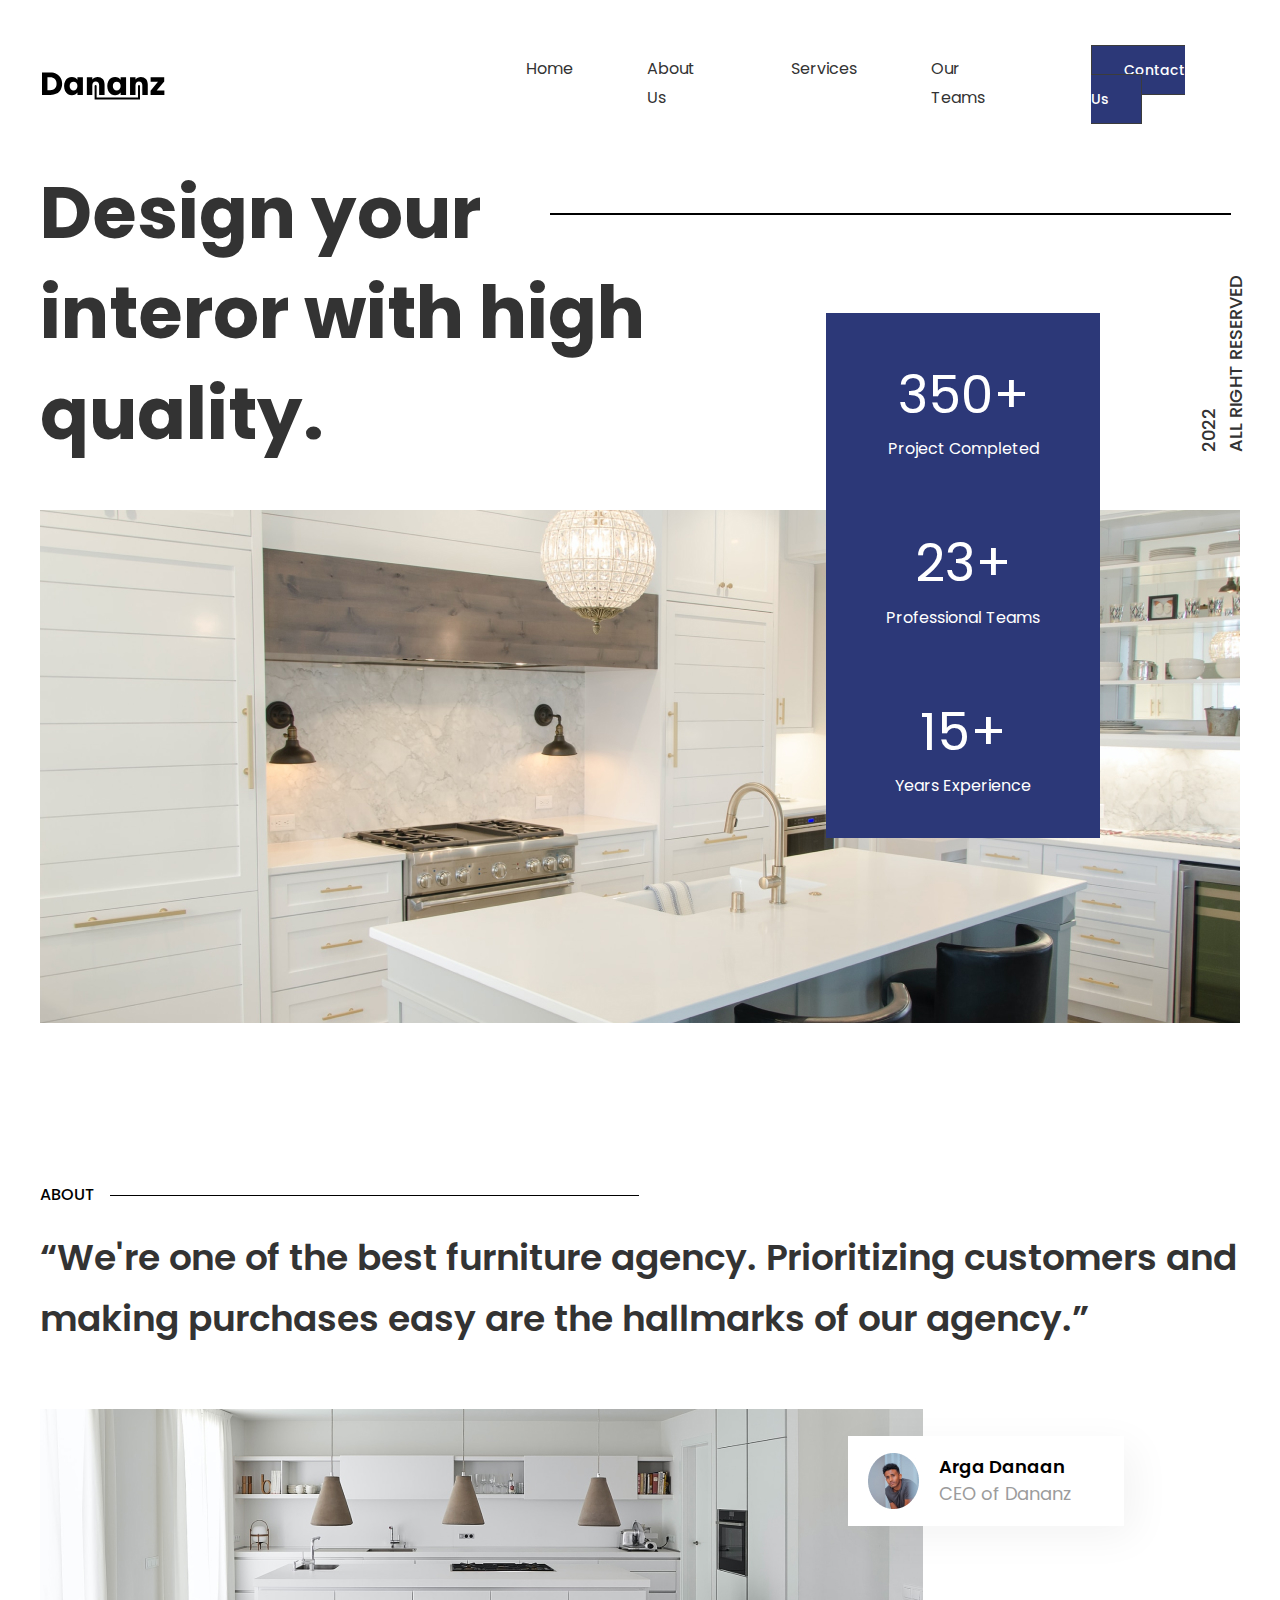
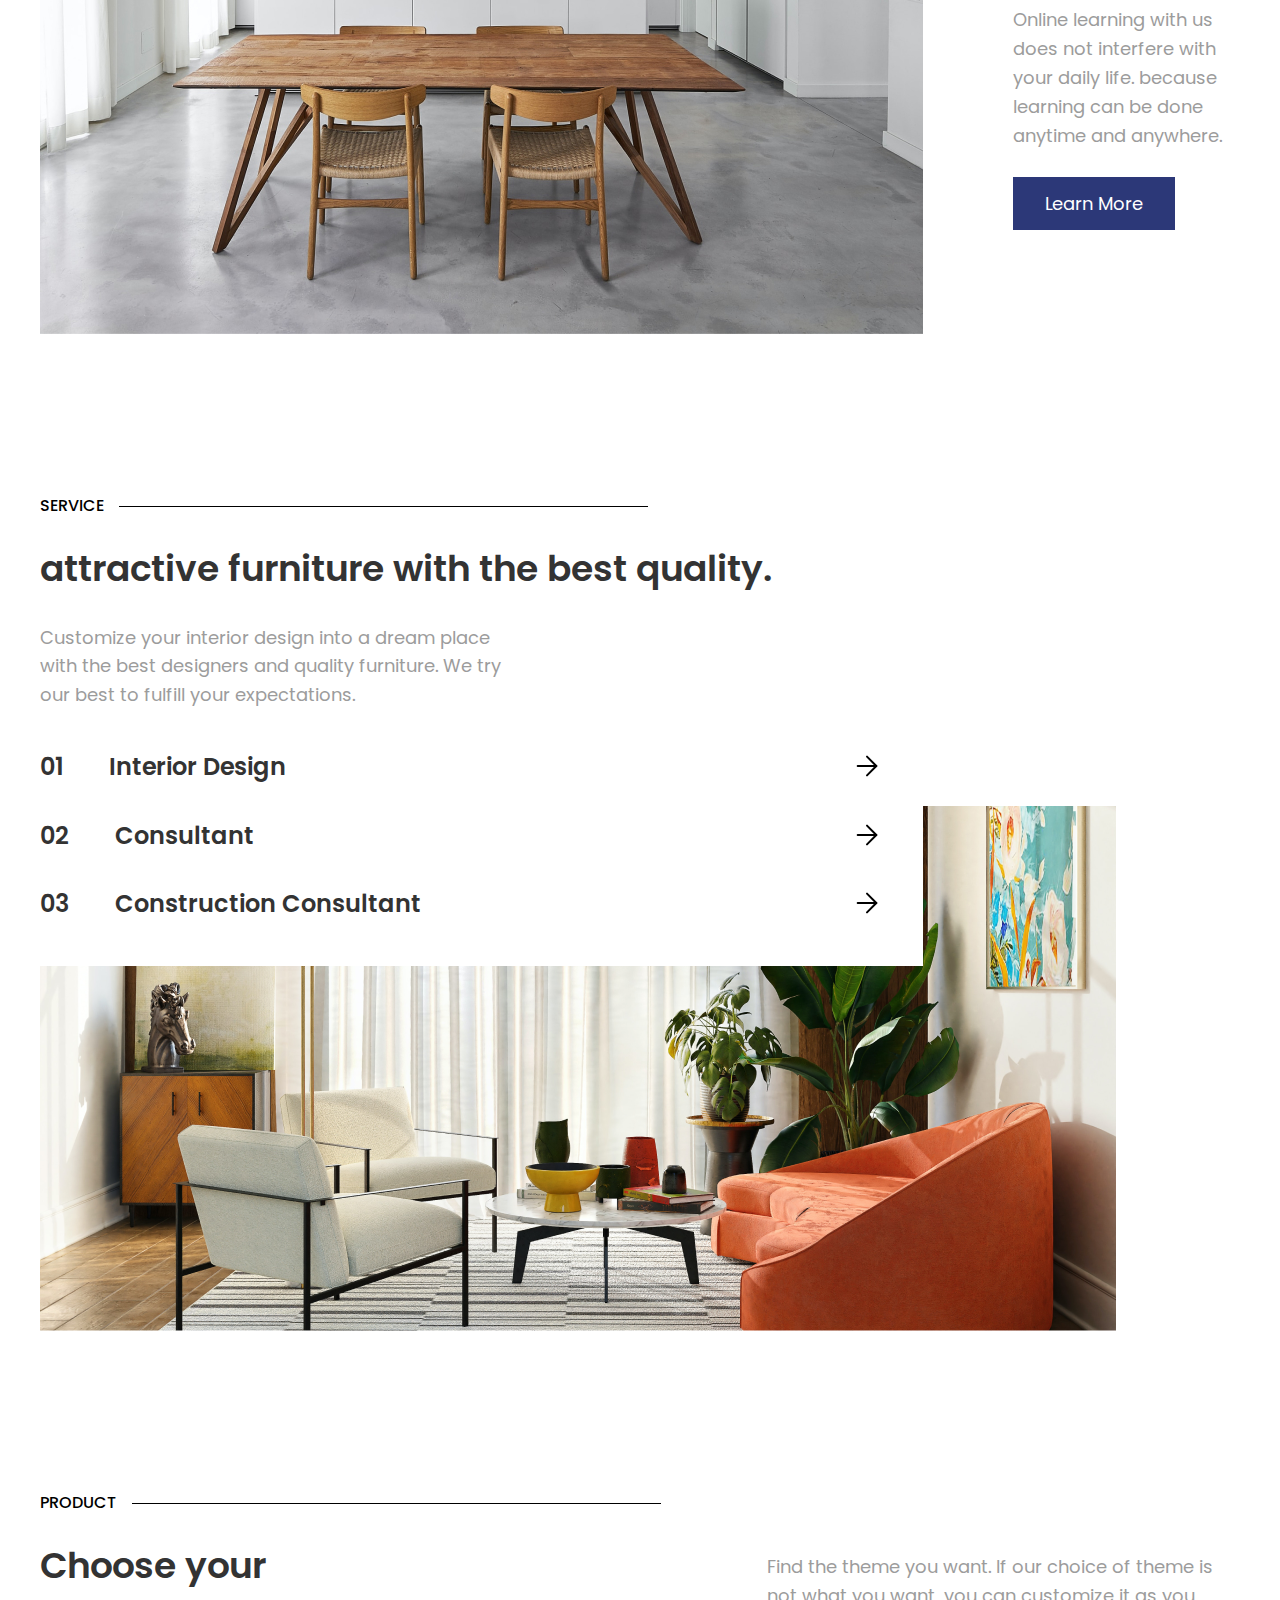
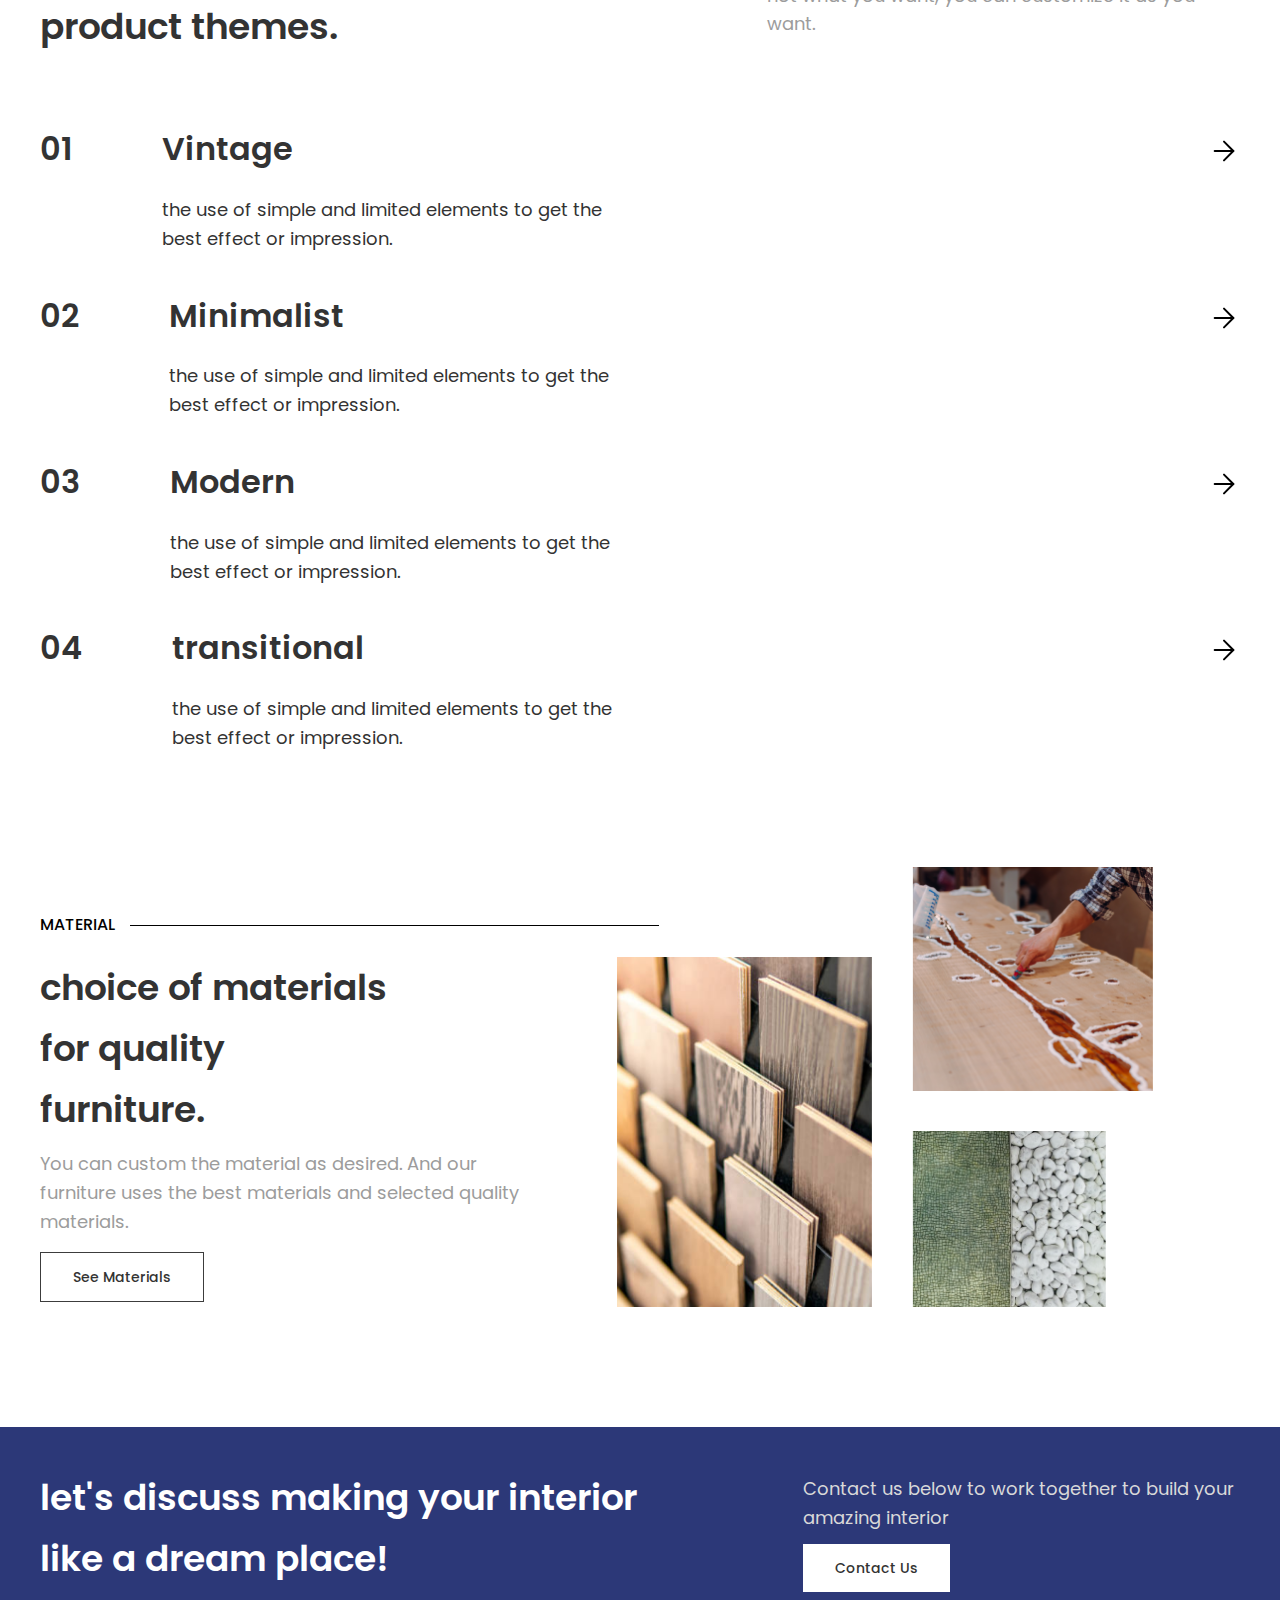
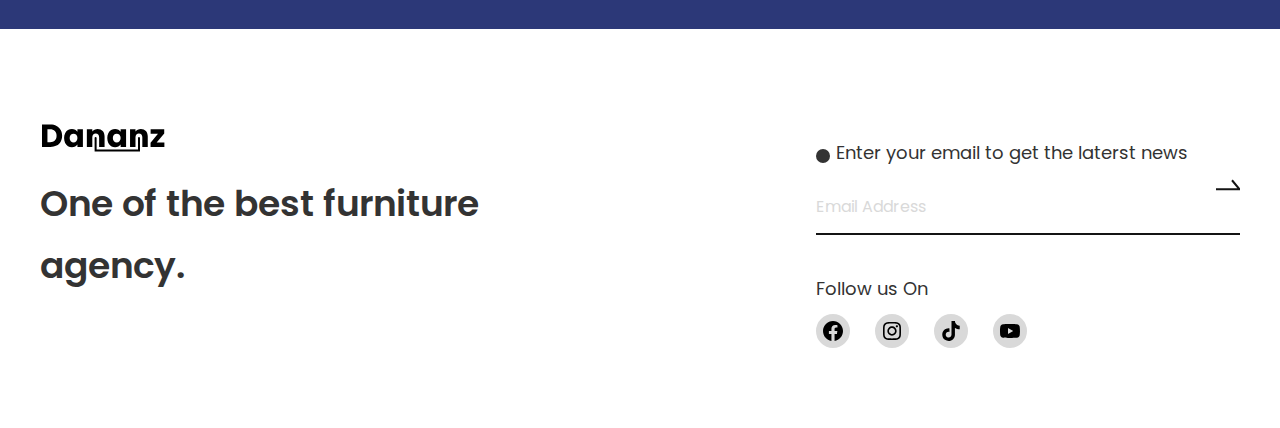
==== commit 0e39bd0a: "Add files via upload" ====
--- a/index.html
+++ b/index.html
@@ -14,7 +14,11 @@
 </head>
 <body>
   <div class="wrapper">
+    <div class="overlay"></div>
     <header class="header">
+      <div class="burger">
+        <span></span>
+      </div>
       <div class="container">
         <div class="header_nav">
           <div class="header__logo">
@@ -228,6 +232,11 @@
         </div>
       </div>
     </footer>
+    <script
+  src="https://code.jquery.com/jquery-3.7.0.js"
+  integrity="sha256-JlqSTELeR4TLqP0OG9dxM7yDPqX1ox/HfgiSLBj8+kM="
+  crossorigin="anonymous"></script>
+  <script src="./js/main.js"></script>
   </div>
 </body>
 </html>--- a/css/style.css
+++ b/css/style.css
@@ -228,16 +228,12 @@
 }
 .footer__bottom-title {
   margin-bottom: 10px;
-  text-align: end;
   margin-right: 95px;
 }
 .footer__bottom ul {
   display: -webkit-box;
   display: -ms-flexbox;
   display: flex;
-  -webkit-box-pack: end;
-      -ms-flex-pack: end;
-          justify-content: flex-end;
   -webkit-box-align: center;
       -ms-flex-align: center;
           align-items: center;
@@ -326,9 +322,9 @@
 .design__block-text:last-child {
   margin-bottom: 0;
 }
-.design__img img {
+.design__img {
   max-height: 513px;
-  width: 100%;
+  max-width: 100%;
 }
 .design__text {
   position: absolute;
@@ -376,8 +372,7 @@
   display: flex;
 }
 .about__img {
-  max-width: 883px;
-  width: 100%;
+  max-width: 100%;
   height: 100%;
 }
 .about__info {
@@ -512,7 +507,7 @@
 .service img {
   margin-top: -160px;
   width: 1076px;
-  margin-left: 120px;
+  max-width: 100%;
 }
 
 .product {
@@ -762,7 +757,7 @@
           align-items: center;
 }
 .achievement-img {
-  width: 100%;
+  max-width: 100%;
   margin-right: 60px;
 }
 .achievement__block {
@@ -831,9 +826,6 @@
   -webkit-box-pack: justify;
       -ms-flex-pack: justify;
           justify-content: space-between;
-  -webkit-box-align: center;
-      -ms-flex-align: center;
-          align-items: center;
 }
 .choose__wrapper-item {
   -webkit-box-shadow: 0px 0px 5px 1px rgba(0, 0, 0, 0.1);
@@ -1370,6 +1362,9 @@
   line-height: 140%;
   color: #000000;
 }
+.room__info-block-img-2 {
+  margin-right: 10px;
+}
 .room__info-block-job-2 {
   color: #9C9C9C;
 }
@@ -1466,4 +1461,589 @@
 }
 .minimalist__galery-link:nth-child(3) {
   grid-column: span 2;
+}
+
+.overlay {
+  position: fixed;
+  top: 0;
+  left: 0;
+  right: 0;
+  bottom: 0;
+  background-color: rgba(0, 0, 0, 0.4509803922);
+  visibility: hidden;
+  opacity: 0;
+  -webkit-transition: all 0.5s;
+  -o-transition: all 0.5s;
+  transition: all 0.5s;
+}
+
+.overlay--show {
+  visibility: visible;
+  opacity: 1;
+}
+
+@media (max-width: 1244px) {
+  .header__logo {
+    margin-right: 20px;
+  }
+  .header li {
+    margin-right: 20px;
+  }
+  .about__info {
+    margin-left: 30px;
+  }
+  .about__img {
+    width: 750px;
+  }
+  .achievement-img {
+    margin-right: 20px;
+  }
+  .achievement__wrapper {
+    -webkit-box-pack: center;
+        -ms-flex-pack: center;
+            justify-content: center;
+    margin-right: 70px;
+  }
+  .achievement__block {
+    padding: 10px;
+  }
+  .achievement-achievement__img {
+    margin-right: 0px;
+    max-width: 100%;
+  }
+  .contact__form-input-last {
+    margin-right: 0;
+  }
+  .contact__form-input-first, .contact__form-input-last {
+    width: 300px;
+  }
+  .contact__form-input-email, .contact__form-input-phone {
+    width: 615px;
+  }
+  .contact__form-textarea {
+    width: 615px;
+  }
+  .loaction__info-title {
+    font-size: 28px;
+  }
+  .loaction__info {
+    margin-right: 30px;
+  }
+  .loaction__block {
+    margin-right: 30px;
+  }
+  .room__img {
+    max-width: 735px;
+  }
+  .room__info {
+    margin-left: 20px;
+  }
+  .room__img-2 {
+    max-width: 735px;
+  }
+}
+@media (max-width: 1080px) {
+  .design__title {
+    font-size: 70px;
+  }
+  .design__block {
+    top: 80px;
+    right: 50px;
+  }
+  .about__info-block {
+    margin-bottom: 30px;
+  }
+  .about__img {
+    width: 650px;
+  }
+  .achievement-achievement__img {
+    width: 500px;
+  }
+  .room__wrapper {
+    -webkit-box-orient: vertical;
+    -webkit-box-direction: normal;
+        -ms-flex-direction: column;
+            flex-direction: column;
+    -webkit-box-align: center;
+        -ms-flex-align: center;
+            align-items: center;
+  }
+  .room__info-block {
+    margin: 0;
+  }
+  .room__info {
+    margin: 0;
+    display: -webkit-box;
+    display: -ms-flexbox;
+    display: flex;
+    -webkit-box-orient: vertical;
+    -webkit-box-direction: normal;
+        -ms-flex-direction: column;
+            flex-direction: column;
+    -webkit-box-align: center;
+        -ms-flex-align: center;
+            align-items: center;
+    margin-top: 10px;
+  }
+  .room__info-block-2 {
+    margin: 0;
+    left: 0px;
+    position: static;
+  }
+  .room__info-2 {
+    margin: 0;
+    -webkit-box-ordinal-group: 2;
+        -ms-flex-order: 1;
+            order: 1;
+    display: -webkit-box;
+    display: -ms-flexbox;
+    display: flex;
+    -webkit-box-orient: vertical;
+    -webkit-box-direction: normal;
+        -ms-flex-direction: column;
+            flex-direction: column;
+    -webkit-box-align: center;
+        -ms-flex-align: center;
+            align-items: center;
+    margin-top: 20px;
+  }
+  .room__info-title-2 {
+    margin-top: 20px;
+  }
+}
+@media (max-width: 970px) {
+  .design__wrapper {
+    display: block;
+  }
+  .design__block {
+    position: relative;
+    top: 0;
+    right: 0;
+    -webkit-box-orient: horizontal;
+    -webkit-box-direction: normal;
+        -ms-flex-direction: row;
+            flex-direction: row;
+    -webkit-box-pack: justify;
+        -ms-flex-pack: justify;
+            justify-content: space-between;
+    padding: 20px;
+  }
+  .design__block-text {
+    margin-bottom: 0;
+  }
+  .design__text {
+    bottom: 235px;
+  }
+  .about__info-block {
+    margin-bottom: 15px;
+    margin-left: 0;
+    margin-top: 0;
+  }
+  .about__img {
+    width: 500px;
+  }
+  .about__wrapper {
+    -webkit-box-pack: justify;
+        -ms-flex-pack: justify;
+            justify-content: space-between;
+  }
+  .service img {
+    margin-top: 0;
+  }
+  .material__image {
+    margin: 0;
+  }
+  .material__images {
+    margin: 10px;
+  }
+  .person__wrapper {
+    grid-template: 1fr 1fr 1fr/1fr 1fr 1fr;
+  }
+}
+@media (max-width: 840px) {
+  .about__wrapper {
+    -webkit-box-orient: vertical;
+    -webkit-box-direction: normal;
+        -ms-flex-direction: column;
+            flex-direction: column;
+    -webkit-box-align: center;
+        -ms-flex-align: center;
+            align-items: center;
+  }
+  .about__info {
+    margin-left: 0;
+    margin-top: 20px;
+    display: -webkit-box;
+    display: -ms-flexbox;
+    display: flex;
+    -webkit-box-orient: vertical;
+    -webkit-box-direction: normal;
+        -ms-flex-direction: column;
+            flex-direction: column;
+    -webkit-box-align: center;
+        -ms-flex-align: center;
+            align-items: center;
+  }
+  .about__info-text {
+    max-width: none;
+  }
+  .product__inner {
+    -webkit-box-align: start;
+        -ms-flex-align: start;
+            align-items: start;
+  }
+  .footer__top-title {
+    font-size: 28px;
+    margin-right: 20px;
+  }
+  .footer__bottom-block-title {
+    max-width: 300px;
+    font-size: 28px;
+  }
+  .achievement-achievement__block {
+    -webkit-box-orient: vertical;
+    -webkit-box-direction: normal;
+        -ms-flex-direction: column;
+            flex-direction: column;
+  }
+  .achievement-achievement__info {
+    text-align: center;
+    margin-top: 10px;
+  }
+  .person__wrapper {
+    grid-template: 1fr 1fr 1fr/1fr 1fr;
+    margin: 0 auto;
+    justify-items: center;
+  }
+  .person__item {
+    width: 400px;
+  }
+  .loaction__wrapper {
+    -webkit-box-orient: vertical;
+    -webkit-box-direction: normal;
+        -ms-flex-direction: column;
+            flex-direction: column;
+  }
+  .loaction__info {
+    margin-right: 0;
+    margin-bottom: 20px;
+    text-align: center;
+  }
+  .loaction__block {
+    text-align: center;
+    margin: 0;
+  }
+  .loaction__block-text {
+    max-width: none;
+  }
+  .loaction__block-block:last-child {
+    margin-bottom: 20px;
+  }
+  .room__img-2 {
+    max-width: 100%;
+  }
+  .minimalist__wrapper {
+    display: block;
+    margin-top: 50px;
+  }
+  .minimalist__overview {
+    margin-right: 0;
+  }
+  .minimalist__overview p {
+    max-width: none;
+  }
+  .minimalist__process {
+    margin-top: 20px;
+  }
+  .minimalist p {
+    max-width: none;
+  }
+}
+@media (max-width: 710px) {
+  .design__block-number {
+    font-size: 36px;
+    margin-right: 10px;
+  }
+  .design {
+    margin-bottom: 60px;
+  }
+  .achievement__wrapper {
+    display: block;
+    margin-right: 0;
+  }
+  .achievement__block {
+    margin-top: 10px;
+  }
+  .achievement__block-number {
+    margin-top: 0;
+  }
+  .achievement__block-text {
+    margin-bottom: 0;
+  }
+}
+@media (max-width: 690px) {
+  .header_nav {
+    position: fixed;
+    top: 0;
+    right: 0;
+    bottom: 0;
+    -webkit-box-orient: vertical;
+    -webkit-box-direction: normal;
+        -ms-flex-direction: column;
+            flex-direction: column;
+    background: #b6b8ca;
+    width: 320px;
+    -webkit-box-align: center;
+        -ms-flex-align: center;
+            align-items: center;
+    -ms-flex-pack: distribute;
+        justify-content: space-around;
+    z-index: 100;
+    -webkit-transform: translateX(100%);
+        -ms-transform: translateX(100%);
+            transform: translateX(100%);
+    -webkit-transition: all 0.5s;
+    -o-transition: all 0.5s;
+    transition: all 0.5s;
+  }
+  .header_nav--open {
+    -webkit-transform: translateX(0%);
+        -ms-transform: translateX(0%);
+            transform: translateX(0%);
+  }
+  .header ul {
+    -webkit-box-orient: vertical;
+    -webkit-box-direction: normal;
+        -ms-flex-direction: column;
+            flex-direction: column;
+    gap: 30px;
+  }
+  .burger {
+    display: block;
+    cursor: pointer;
+  }
+  .burger span {
+    position: fixed;
+    top: 30px;
+    right: 20px;
+    display: block;
+    width: 30px;
+    height: 4px;
+    background-color: #2C3878;
+    border-radius: 4px;
+    z-index: 500;
+  }
+  .burger::before {
+    content: "";
+    position: fixed;
+    top: 22px;
+    right: 20px;
+    height: 4px;
+    width: 30px;
+    background-color: #2C3878;
+    border-radius: 6px;
+    z-index: 500;
+  }
+  .burger::after {
+    content: "";
+    position: fixed;
+    right: 20px;
+    top: 10px;
+    width: 30px;
+    margin-top: 4px;
+    height: 4px;
+    background-color: #2C3878;
+    border-radius: 6px;
+    z-index: 500;
+  }
+  .burger.active::before {
+    -webkit-transform: rotate(45deg);
+        -ms-transform: rotate(45deg);
+            transform: rotate(45deg);
+    top: 35px;
+  }
+  .burger.active::after {
+    -webkit-transform: rotate(-45deg);
+        -ms-transform: rotate(-45deg);
+            transform: rotate(-45deg);
+    top: 30px;
+  }
+  .burger.active span {
+    background-color: transparent;
+  }
+  .design__title {
+    font-size: 46px;
+  }
+  .design__text {
+    display: none;
+  }
+  .design__title::after {
+    top: 50%;
+    left: 1px;
+  }
+  .about__title {
+    font-size: 28px;
+  }
+  .service__title {
+    font-size: 28px;
+  }
+  .service {
+    margin-bottom: 60px;
+  }
+  .product__inner {
+    display: block;
+  }
+  .product__list-info {
+    margin-left: 20px;
+  }
+  .material__inner {
+    -webkit-box-orient: vertical;
+    -webkit-box-direction: normal;
+        -ms-flex-direction: column;
+            flex-direction: column;
+  }
+  .material__image {
+    max-width: 100%;
+    height: 300px;
+    margin-top: 20px;
+  }
+  .material__images {
+    max-width: 100%;
+    margin-top: 20px;
+    margin: 0;
+    margin-top: 10px;
+  }
+  .material__images img {
+    max-width: 100%;
+  }
+  .material__images-item-1 {
+    margin-bottom: 10px;
+  }
+  .footer__bottom-btn {
+    width: 60px;
+    height: 40px;
+  }
+  .choose__wrapper {
+    -webkit-box-orient: vertical;
+    -webkit-box-direction: normal;
+        -ms-flex-direction: column;
+            flex-direction: column;
+  }
+  .choose__wrapper-item {
+    margin-bottom: 10px;
+    padding: 10px;
+    margin-right: 0;
+  }
+  .choose__wrapper-item p {
+    margin: 0;
+  }
+  .contact__form-input-first, .contact__form-input-last {
+    width: 200px;
+  }
+  .contact__form-input-email, .contact__form-input-phone {
+    width: 415px;
+  }
+  .contact__form-textarea {
+    width: 415px;
+  }
+}
+@media (max-width: 590px) {
+  .design__block {
+    margin-bottom: 20px;
+    -webkit-box-orient: vertical;
+    -webkit-box-direction: normal;
+        -ms-flex-direction: column;
+            flex-direction: column;
+  }
+  .design__title::after {
+    top: 100%;
+  }
+  .service li::after {
+    display: none;
+  }
+  .footer__top-title {
+    font-size: 22px;
+  }
+  .footer__bottom-wrapper {
+    -webkit-box-orient: vertical;
+    -webkit-box-direction: normal;
+        -ms-flex-direction: column;
+            flex-direction: column;
+  }
+  .footer__top-wrapper {
+    -webkit-box-orient: vertical;
+    -webkit-box-direction: normal;
+        -ms-flex-direction: column;
+            flex-direction: column;
+    text-align: center;
+  }
+  .footer__top-block-text {
+    font-size: 16px;
+  }
+  .footer__bottom {
+    text-align: center;
+  }
+  .footer__bottom-block-title {
+    max-width: none;
+  }
+  .achievement__title {
+    font-size: 22px;
+    margin-bottom: 0;
+  }
+  .person__wrapper {
+    grid-template: 1fr 1fr 1fr/1fr;
+    margin: 0 auto;
+    justify-items: center;
+  }
+  .person__item {
+    width: 100%;
+  }
+}
+@media (max-width: 450px) {
+  .design__title {
+    margin-right: 0;
+    font-size: 38px;
+    padding: 10px;
+  }
+  .service li {
+    margin-bottom: 20px;
+    font-size: 18px;
+  }
+  .product__title {
+    font-size: 32px;
+  }
+  .teams__title {
+    font-size: 48px;
+    margin-bottom: 10px;
+  }
+  .contact__form-input-first, .contact__form-input-last {
+    width: 255px;
+  }
+  .contact__form-input-email, .contact__form-input-phone {
+    width: 255px;
+  }
+  .contact__form-textarea {
+    width: 255px;
+  }
+  .contact__form-row {
+    -webkit-box-orient: vertical;
+    -webkit-box-direction: normal;
+        -ms-flex-direction: column;
+            flex-direction: column;
+  }
+  .contact__form-input-first {
+    margin-right: 0;
+  }
+  .minimalist__galery {
+    display: -webkit-box;
+    display: -ms-flexbox;
+    display: flex;
+    -webkit-box-orient: vertical;
+    -webkit-box-direction: normal;
+        -ms-flex-direction: column;
+            flex-direction: column;
+  }
+  .minimalist__wrapper {
+    font-size: 16px;
+  }
 }/*# sourceMappingURL=style.css.map */